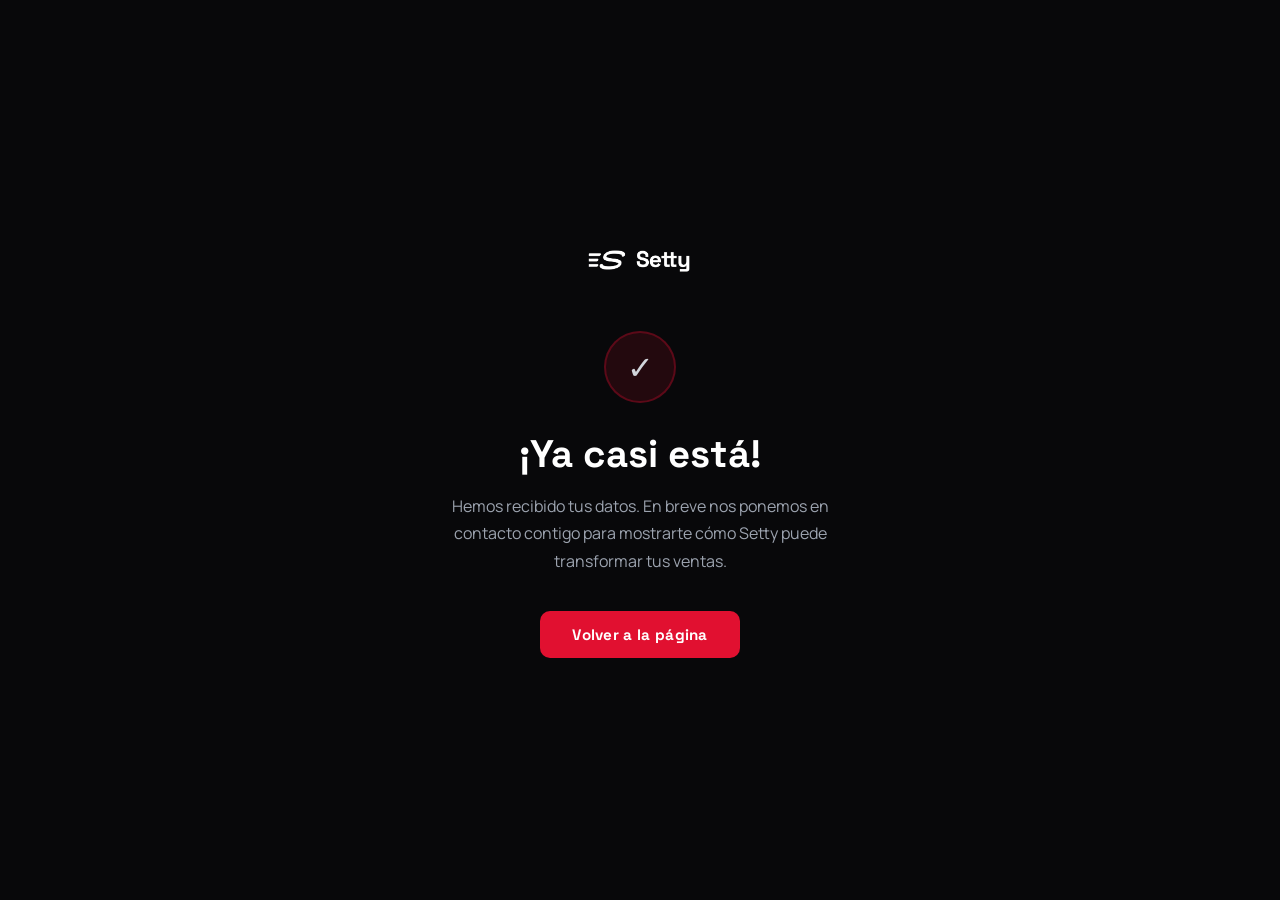
==== setty/gracias/index.html @ 48cc2455 "feat: Meta Pixel PageView en /setty y Lead en /setty/gracias con redirect tras submit" ====
<!DOCTYPE html>
<html lang="es">
<head>
  <meta charset="UTF-8" />
  <meta name="viewport" content="width=device-width, initial-scale=1.0" />
  <title>¡Gracias! — Setty by Praxys Lab</title>
  <meta name="robots" content="noindex, nofollow" />
  <link rel="icon" href="/setty/symbol-red.svg" type="image/svg+xml" />
  <!-- Meta Pixel — Lead -->
  <script>!function(f,b,e,v,n,t,s){if(f.fbq)return;n=f.fbq=function(){n.callMethod?n.callMethod.apply(n,arguments):n.queue.push(arguments)};if(!f._fbq)f._fbq=n;n.push=n;n.loaded=!0;n.version='2.0';n.queue=[];t=b.createElement(e);t.async=!0;t.src=v;s=b.getElementsByTagName(e)[0];s.parentNode.insertBefore(t,s)}(window,document,'script','https://connect.facebook.net/en_US/fbevents.js');fbq('init','947921804895586');fbq('track','PageView');fbq('track','Lead');</script>
  <noscript><img height="1" width="1" style="display:none" src="https://www.facebook.com/tr?id=947921804895586&ev=Lead&noscript=1"/></noscript>
  <!-- End Meta Pixel -->
  <link rel="preconnect" href="https://fonts.googleapis.com" />
  <link rel="preconnect" href="https://fonts.gstatic.com" crossorigin />
  <link href="https://fonts.googleapis.com/css2?family=Space+Grotesk:wght@700;900&family=Manrope:wght@400;500;600&display=swap" rel="stylesheet" />
  <style>
    *, *::before, *::after { box-sizing: border-box; margin: 0; padding: 0; }
    body {
      background: #08080A;
      color: #d1d5db;
      font-family: 'Manrope', sans-serif;
      min-height: 100vh;
      display: flex;
      flex-direction: column;
      align-items: center;
      justify-content: center;
      padding: 32px 20px;
      text-align: center;
      -webkit-font-smoothing: antialiased;
    }
    .icon {
      width: 72px;
      height: 72px;
      border-radius: 50%;
      background: rgba(225,16,48,0.12);
      border: 2px solid rgba(225,16,48,0.3);
      display: flex;
      align-items: center;
      justify-content: center;
      margin: 0 auto 28px;
      font-size: 2rem;
    }
    h1 {
      font-family: 'Space Grotesk', sans-serif;
      font-size: clamp(1.8rem, 7vw, 2.4rem);
      font-weight: 900;
      color: #fff;
      margin-bottom: 16px;
      line-height: 1.2;
    }
    p {
      font-size: 1rem;
      color: #9ca3af;
      line-height: 1.7;
      max-width: 420px;
      margin: 0 auto 36px;
    }
    .btn {
      display: inline-block;
      background: #E11030;
      color: #fff;
      font-family: 'Space Grotesk', sans-serif;
      font-weight: 700;
      font-size: 0.95rem;
      padding: 14px 32px;
      border-radius: 10px;
      text-decoration: none;
      letter-spacing: 0.02em;
    }
    .btn:hover { opacity: 0.88; }
    .logo { margin-bottom: 48px; }
  </style>
</head>
<body>
  <div class="logo">
    <img src="/setty/logo-setty.png" alt="Setty" style="height: 36px; width: auto;" />
  </div>

  <div class="icon">✓</div>

  <h1>¡Ya casi está!</h1>
  <p>
    Hemos recibido tus datos. En breve nos ponemos en contacto contigo para mostrarte cómo Setty puede transformar tus ventas.
  </p>

  <a href="/setty/" class="btn">Volver a la página</a>
</body>
</html>
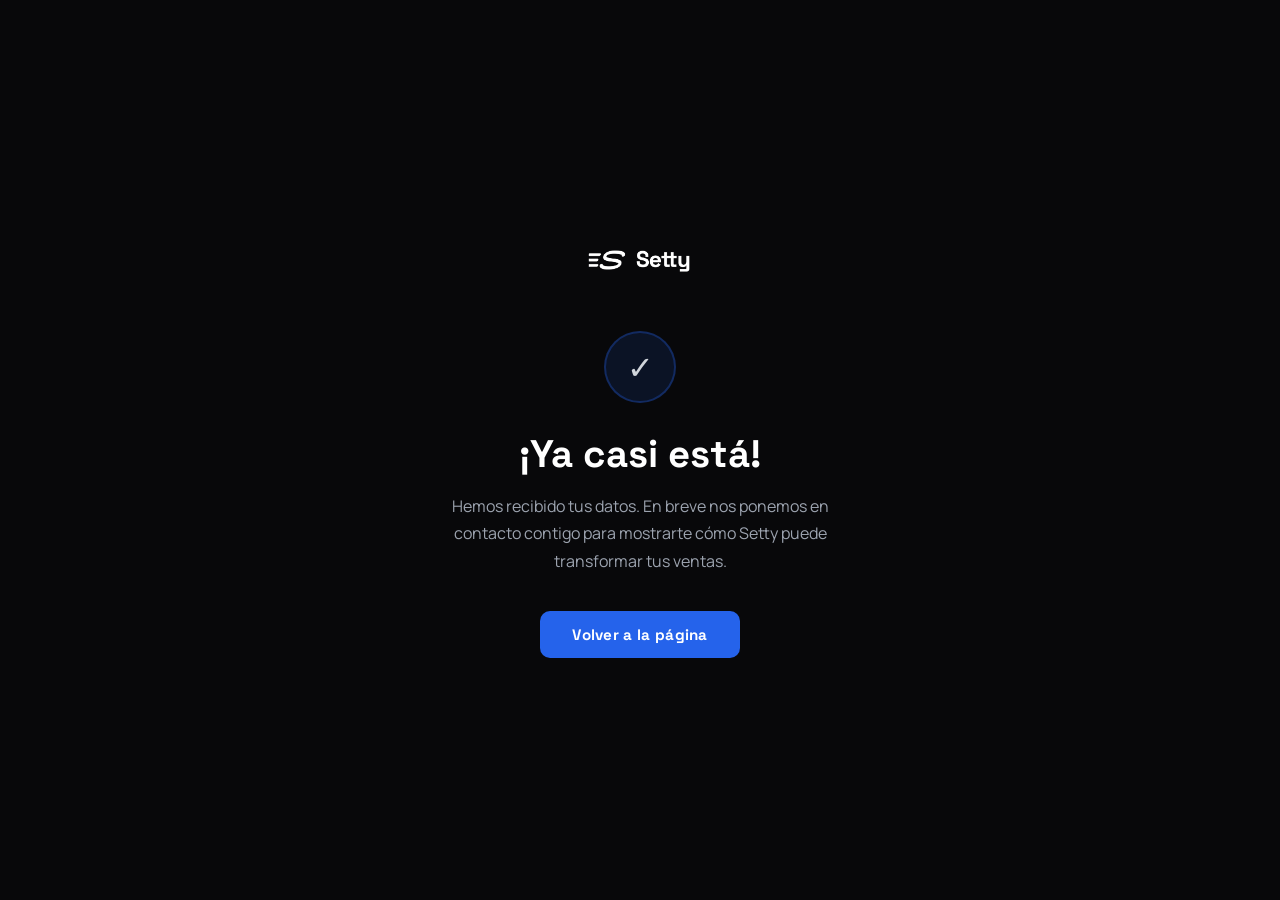
==== commit 1c08a007: "fix: gracias page azul, iClosed sin async, trigger off-screen" ====
--- a/setty/gracias/index.html
+++ b/setty/gracias/index.html
@@ -7,8 +7,8 @@
   <meta name="robots" content="noindex, nofollow" />
   <link rel="icon" href="/setty/symbol-red.svg" type="image/svg+xml" />
   <!-- Meta Pixel — Lead -->
-  <script>!function(f,b,e,v,n,t,s){if(f.fbq)return;n=f.fbq=function(){n.callMethod?n.callMethod.apply(n,arguments):n.queue.push(arguments)};if(!f._fbq)f._fbq=n;n.push=n;n.loaded=!0;n.version='2.0';n.queue=[];t=b.createElement(e);t.async=!0;t.src=v;s=b.getElementsByTagName(e)[0];s.parentNode.insertBefore(t,s)}(window,document,'script','https://connect.facebook.net/en_US/fbevents.js');fbq('init','947921804895586');fbq('track','PageView');fbq('track','Lead');</script>
-  <noscript><img height="1" width="1" style="display:none" src="https://www.facebook.com/tr?id=947921804895586&ev=Lead&noscript=1"/></noscript>
+  <script>!function(f,b,e,v,n,t,s){if(f.fbq)return;n=f.fbq=function(){n.callMethod?n.callMethod.apply(n,arguments):n.queue.push(arguments)};if(!f._fbq)f._fbq=n;n.push=n;n.loaded=!0;n.version='2.0';n.queue=[];t=b.createElement(e);t.async=!0;t.src=v;s=b.getElementsByTagName(e)[0];s.parentNode.insertBefore(t,s)}(window,document,'script','https://connect.facebook.net/en_US/fbevents.js');fbq('init','1553964829784953');fbq('track','PageView');fbq('track','Lead');</script>
+  <noscript><img height="1" width="1" style="display:none" src="https://www.facebook.com/tr?id=1553964829784953&ev=Lead&noscript=1"/></noscript>
   <!-- End Meta Pixel -->
   <link rel="preconnect" href="https://fonts.googleapis.com" />
   <link rel="preconnect" href="https://fonts.gstatic.com" crossorigin />
@@ -32,8 +32,8 @@
       width: 72px;
       height: 72px;
       border-radius: 50%;
-      background: rgba(225,16,48,0.12);
-      border: 2px solid rgba(225,16,48,0.3);
+      background: rgba(37,99,235,0.12);
+      border: 2px solid rgba(37,99,235,0.3);
       display: flex;
       align-items: center;
       justify-content: center;
@@ -57,7 +57,7 @@
     }
     .btn {
       display: inline-block;
-      background: #E11030;
+      background: #2563EB;
       color: #fff;
       font-family: 'Space Grotesk', sans-serif;
       font-weight: 700;
